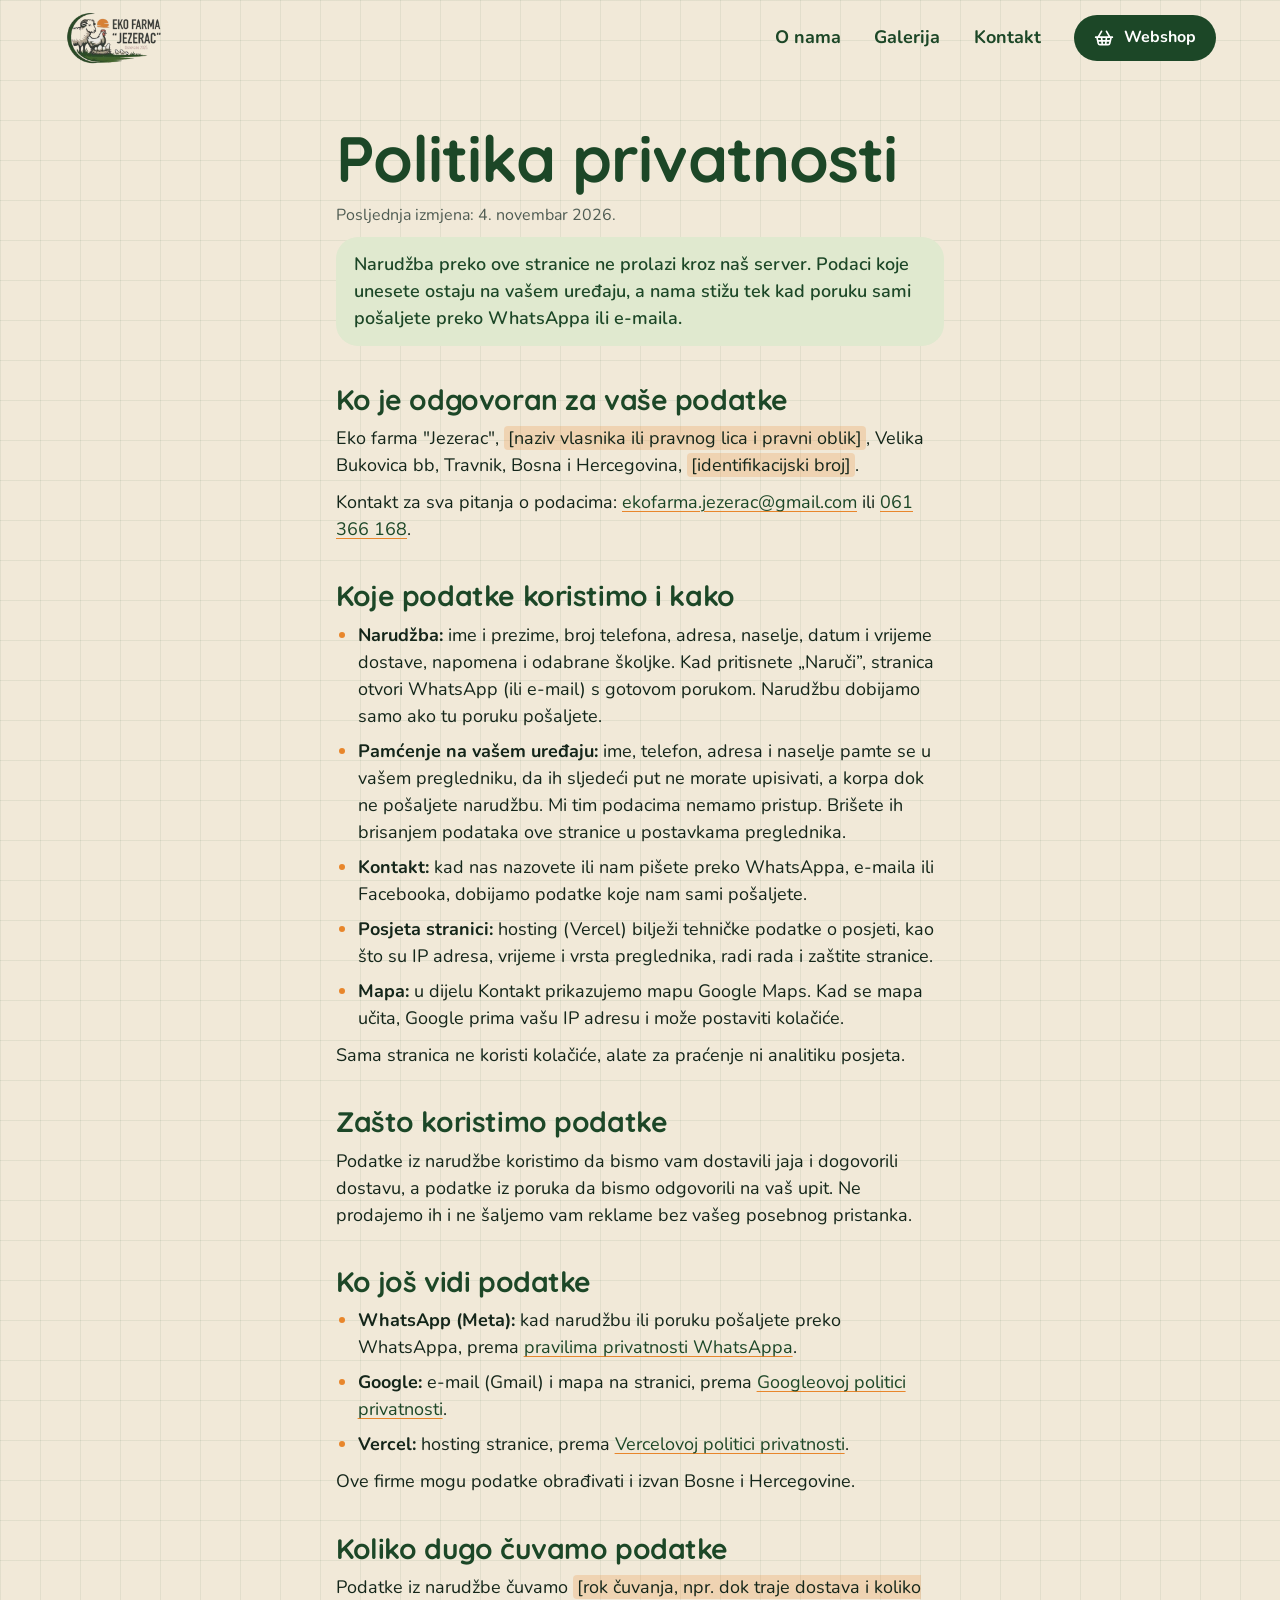
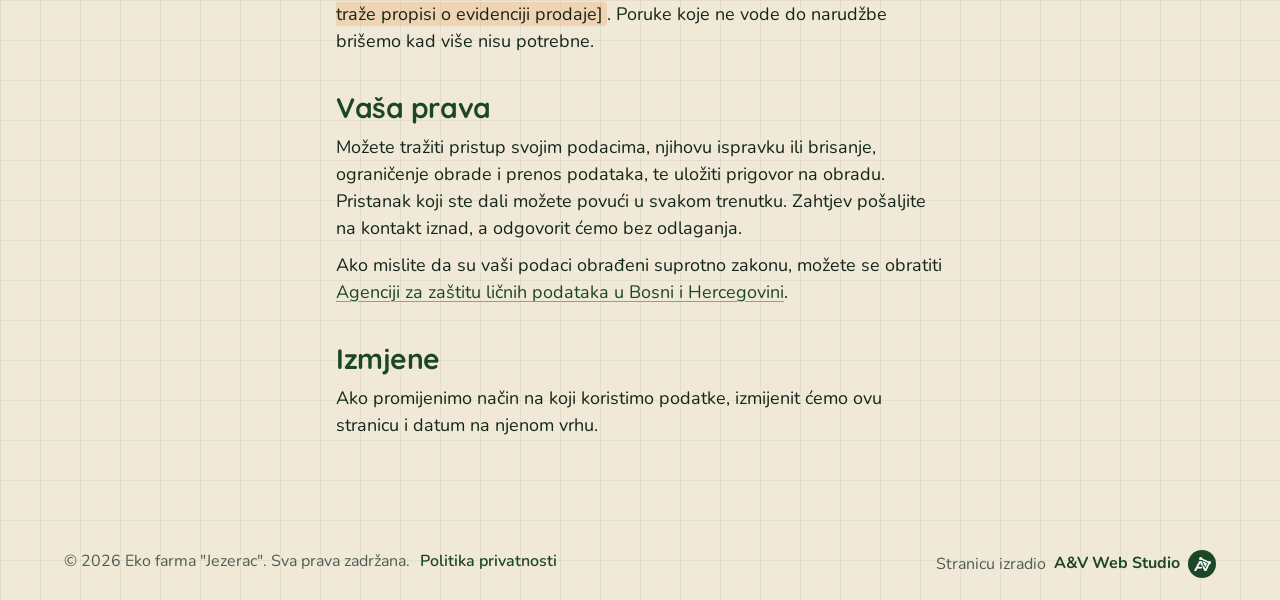
==== privatnost.html @ 0724dc29 "Stranica Politika privatnosti i linkovi na nju Stranica opisuje kako narudžba stvarno radi (podaci o" ====
<!doctype html>
<html lang="bs-Latn">
<head>
  <meta charset="utf-8">
  <meta name="viewport" content="width=device-width, initial-scale=1, viewport-fit=cover">
  <title>Politika privatnosti | Eko farma "Jezerac"</title>
  <meta name="description" content="Kako Eko farma &quot;Jezerac&quot; postupa s podacima koje unesete pri narudžbi jaja: šta se pamti, kome se šalje i koja su vaša prava.">
  <meta name="robots" content="noindex, follow">
  <meta name="theme-color" content="#f1e9d8">

  <link rel="icon" type="image/png" sizes="32x32" href="assets/img/favicon-32.png?v=3">
  <link rel="icon" type="image/png" sizes="192x192" href="assets/img/favicon-192.png?v=3">
  <link rel="shortcut icon" href="favicon.ico?v=3">
  <link rel="apple-touch-icon" href="assets/img/apple-touch-icon.png?v=3">

  <link rel="preload" href="assets/fonts/quicksand-latin.woff2" as="font" type="font/woff2" crossorigin>
  <link rel="stylesheet" href="css/styles.css?v=5">
</head>
<body>
  <svg class="svg-defs" aria-hidden="true" focusable="false">
    <symbol id="i-basket" viewBox="0 0 24 24"><path d="m15 11-1 9M19 11l-4-7M2 11h20M3.5 11l1.6 7.4a2 2 0 0 0 2 1.6h9.8a2 2 0 0 0 2-1.6l1.7-7.4M4.5 15.5h15M5 11l4-7M9 11l1 9"/></symbol>
  </svg>

  <header class="top">
    <a class="skip-link" href="#sadrzaj">Preskoči na tekst</a>
    <a class="top-logo" href="./" aria-label='Eko farma "Jezerac", početna'>
      <img src="assets/img/logo-320.webp" alt="" width="320" height="177">
    </a>
    <nav class="top-nav" aria-label="Glavna navigacija">
      <a class="nav-link" href="./#o-nama">O nama</a>
      <a class="nav-link" href="./#galerija">Galerija</a>
      <a class="nav-link" href="./#kontakt">Kontakt</a>
      <a class="btn btn-nav" href="webshop.html">
        <svg class="icon" aria-hidden="true"><use href="#i-basket"/></svg>
        Webshop
        <span class="count" data-cart-count hidden>0</span>
      </a>
    </nav>
  </header>

  <main class="legal" id="sadrzaj">
    <h1>Politika privatnosti</h1>
    <p class="legal-date">Posljednja izmjena: 4. novembar 2026.</p>

    <p class="legal-lead">Narudžba preko ove stranice ne prolazi kroz naš server. Podaci koje unesete ostaju na vašem uređaju, a nama stižu tek kad poruku sami pošaljete preko WhatsAppa ili e-maila.</p>

    <h2>Ko je odgovoran za vaše podatke</h2>
    <p>Eko farma "Jezerac", <mark class="legal-fill">[naziv vlasnika ili pravnog lica i pravni oblik]</mark>, Velika Bukovica bb, Travnik, Bosna i Hercegovina, <mark class="legal-fill">[identifikacijski broj]</mark>.</p>
    <p>Kontakt za sva pitanja o podacima: <a href="mailto:ekofarma.jezerac@gmail.com">ekofarma.jezerac@gmail.com</a> ili <a href="tel:+38761366168">061 366 168</a>.</p>

    <h2>Koje podatke koristimo i kako</h2>
    <ul>
      <li><strong>Narudžba:</strong> ime i prezime, broj telefona, adresa, naselje, datum i vrijeme dostave, napomena i odabrane školjke. Kad pritisnete „Naruči”, stranica otvori WhatsApp (ili e-mail) s gotovom porukom. Narudžbu dobijamo samo ako tu poruku pošaljete.</li>
      <li><strong>Pamćenje na vašem uređaju:</strong> ime, telefon, adresa i naselje pamte se u vašem pregledniku, da ih sljedeći put ne morate upisivati, a korpa dok ne pošaljete narudžbu. Mi tim podacima nemamo pristup. Brišete ih brisanjem podataka ove stranice u postavkama preglednika.</li>
      <li><strong>Kontakt:</strong> kad nas nazovete ili nam pišete preko WhatsAppa, e-maila ili Facebooka, dobijamo podatke koje nam sami pošaljete.</li>
      <li><strong>Posjeta stranici:</strong> hosting (Vercel) bilježi tehničke podatke o posjeti, kao što su IP adresa, vrijeme i vrsta preglednika, radi rada i zaštite stranice.</li>
      <li><strong>Mapa:</strong> u dijelu Kontakt prikazujemo mapu Google Maps. Kad se mapa učita, Google prima vašu IP adresu i može postaviti kolačiće.</li>
    </ul>
    <p>Sama stranica ne koristi kolačiće, alate za praćenje ni analitiku posjeta.</p>

    <h2>Zašto koristimo podatke</h2>
    <p>Podatke iz narudžbe koristimo da bismo vam dostavili jaja i dogovorili dostavu, a podatke iz poruka da bismo odgovorili na vaš upit. Ne prodajemo ih i ne šaljemo vam reklame bez vašeg posebnog pristanka.</p>

    <h2>Ko još vidi podatke</h2>
    <ul>
      <li><strong>WhatsApp (Meta):</strong> kad narudžbu ili poruku pošaljete preko WhatsAppa, prema <a href="https://www.whatsapp.com/legal/privacy-policy" target="_blank" rel="noopener">pravilima privatnosti WhatsAppa</a>.</li>
      <li><strong>Google:</strong> e-mail (Gmail) i mapa na stranici, prema <a href="https://policies.google.com/privacy" target="_blank" rel="noopener">Googleovoj politici privatnosti</a>.</li>
      <li><strong>Vercel:</strong> hosting stranice, prema <a href="https://vercel.com/legal/privacy-policy" target="_blank" rel="noopener">Vercelovoj politici privatnosti</a>.</li>
    </ul>
    <p>Ove firme mogu podatke obrađivati i izvan Bosne i Hercegovine.</p>

    <h2>Koliko dugo čuvamo podatke</h2>
    <p>Podatke iz narudžbe čuvamo <mark class="legal-fill">[rok čuvanja, npr. dok traje dostava i koliko traže propisi o evidenciji prodaje]</mark>. Poruke koje ne vode do narudžbe brišemo kad više nisu potrebne.</p>

    <h2>Vaša prava</h2>
    <p>Možete tražiti pristup svojim podacima, njihovu ispravku ili brisanje, ograničenje obrade i prenos podataka, te uložiti prigovor na obradu. Pristanak koji ste dali možete povući u svakom trenutku. Zahtjev pošaljite na kontakt iznad, a odgovorit ćemo bez odlaganja.</p>
    <p>Ako mislite da su vaši podaci obrađeni suprotno zakonu, možete se obratiti <a href="https://azlp.ba/" target="_blank" rel="noopener">Agenciji za zaštitu ličnih podataka u Bosni i Hercegovini</a>.</p>

    <h2>Izmjene</h2>
    <p>Ako promijenimo način na koji koristimo podatke, izmijenit ćemo ovu stranicu i datum na njenom vrhu.</p>
  </main>

  <footer class="bottom">
    <p>© <span data-year>2026</span> Eko farma "Jezerac". Sva prava zadržana. <a class="bottom-link" href="privatnost.html" aria-current="page">Politika privatnosti</a></p>
    <a class="bottom-credit" href="https://avstudio.site/" target="_blank" rel="noopener">Stranicu izradio <b>A&amp;V Web Studio</b> <span class="bottom-credit-logo"><img src="assets/img/av-studio.webp" width="52" height="44" alt=""></span></a>
  </footer>

  <script src="js/config.js" defer></script>
  <script src="js/site.js?v=2" defer></script>
</body>
</html>
---- css/styles.css ----
/* Eko farma "Jezerac": bež je glavna boja, bijela sporedna, uz zelenu i narandžastu za detalje. */

/* Fontovi s Google Fonts, smješteni na stranicu: promjenljiva debljina, samo latinica i slova za č, ć, đ, š, ž. */
@font-face {
  font-family: 'Quicksand';
  font-style: normal;
  font-weight: 500 700;
  font-display: swap;
  src: url("../assets/fonts/quicksand-latin-ext.woff2") format("woff2");
  unicode-range: U+0100-02BA, U+02BD-02C5, U+02C7-02CC, U+02CE-02D7, U+02DD-02FF, U+0304, U+0308, U+0329, U+1D00-1DBF, U+1E00-1E9F, U+1EF2-1EFF, U+2020, U+20A0-20AB, U+20AD-20C4, U+2113, U+2C60-2C7F, U+A720-A7FF;
}
@font-face {
  font-family: 'Quicksand';
  font-style: normal;
  font-weight: 500 700;
  font-display: swap;
  src: url("../assets/fonts/quicksand-latin.woff2") format("woff2");
  unicode-range: U+0000-00FF, U+0131, U+0152-0153, U+02BB-02BC, U+02C6, U+02DA, U+02DC, U+0304, U+0308, U+0329, U+2000-206F, U+20AC, U+2122, U+2191, U+2193, U+2212, U+2215, U+FEFF, U+FFFD;
}
@font-face {
  font-family: 'Nunito';
  font-style: normal;
  font-weight: 400 700;
  font-display: swap;
  src: url("../assets/fonts/nunito-latin-ext.woff2") format("woff2");
  unicode-range: U+0100-02BA, U+02BD-02C5, U+02C7-02CC, U+02CE-02D7, U+02DD-02FF, U+0304, U+0308, U+0329, U+1D00-1DBF, U+1E00-1E9F, U+1EF2-1EFF, U+2020, U+20A0-20AB, U+20AD-20C4, U+2113, U+2C60-2C7F, U+A720-A7FF;
}
@font-face {
  font-family: 'Nunito';
  font-style: normal;
  font-weight: 400 700;
  font-display: swap;
  src: url("../assets/fonts/nunito-latin.woff2") format("woff2");
  unicode-range: U+0000-00FF, U+0131, U+0152-0153, U+02BB-02BC, U+02C6, U+02DA, U+02DC, U+0304, U+0308, U+0329, U+2000-206F, U+20AC, U+2122, U+2191, U+2193, U+2212, U+2215, U+FEFF, U+FFFD;
}

:root {
  --font: 'Nunito', system-ui, sans-serif;
  --font-head: 'Quicksand', 'Nunito', system-ui, sans-serif;
  --paper: #f1e9d8;
  --white: #fff;
  --beige: #e8dcc3;
  --sand: #dccdae;
  --mint: #e0e9cf;
  --forest: #1c4727;
  --green: #2f7d3f;
  --ink: #14261a;
  --grey: #4f5c53;
  --line: #ddd0b6;
  --orange: #e8862b;
  --error: #a8360a;
  --rule: rgb(28 71 39 / .07);
  --shadow: 0 16px 44px rgb(28 71 39 / .12);
  --cell: 40px;
  --gutter: clamp(20px, 5vw, 88px);
  --radius: 22px;
  --radius-big: clamp(24px, 3vw, 40px);
  --top-h: 76px;
  --eggs-dark: url("data:image/svg+xml,%3Csvg xmlns='http://www.w3.org/2000/svg' width='120' height='120' viewBox='0 0 120 120'%3E%3Cg fill='none' stroke='%231c4727' stroke-opacity='.09' stroke-width='1.5'%3E%3Cpath d='M30 12c9 0 16 14 16 25 0 9-7 15-16 15s-16-6-16-15c0-11 7-25 16-25Z'/%3E%3Cpath transform='rotate(24 90 88)' d='M90 62c8 0 14 12 14 22 0 8-6 14-14 14s-14-6-14-14c0-10 6-22 14-22Z'/%3E%3C/g%3E%3C/svg%3E");
  --eggs-light: url("data:image/svg+xml,%3Csvg xmlns='http://www.w3.org/2000/svg' width='120' height='120' viewBox='0 0 120 120'%3E%3Cg fill='none' stroke='%23fff' stroke-opacity='.1' stroke-width='1.5'%3E%3Cpath d='M30 12c9 0 16 14 16 25 0 9-7 15-16 15s-16-6-16-15c0-11 7-25 16-25Z'/%3E%3Cpath transform='rotate(24 90 88)' d='M90 62c8 0 14 12 14 22 0 8-6 14-14 14s-14-6-14-14c0-10 6-22 14-22Z'/%3E%3C/g%3E%3C/svg%3E");
}

@view-transition { navigation: auto; }

*, *::before, *::after { box-sizing: border-box; }
[hidden] { display: none !important; }

/* Bez plavog bljeska na dodir: povratna informacija dolazi iz stilova dugmadi. */
html { -webkit-text-size-adjust: 100%; -webkit-tap-highlight-color: transparent; scroll-behavior: smooth; scroll-padding-top: calc(var(--top-h) + 16px); }
* { -webkit-tap-highlight-color: transparent; }
::selection { background: var(--orange); color: var(--ink); }

body {
  margin: 0;
  color: var(--ink);
  font: 400 18px/1.45 var(--font);
  background-color: var(--paper);
  background-image:
    linear-gradient(var(--rule) 1px, transparent 1px),
    linear-gradient(90deg, var(--rule) 1px, transparent 1px);
  background-size: var(--cell) var(--cell);
}

/* Skrol traka u bojama stranice */
::-webkit-scrollbar { width: 14px; height: 14px; }
::-webkit-scrollbar-track { background: var(--beige); }
::-webkit-scrollbar-thumb { border: 3px solid transparent; border-radius: 999px; background: var(--forest) padding-box; }
::-webkit-scrollbar-thumb:hover { background: var(--orange) padding-box; }
.cart::-webkit-scrollbar, .cart-list::-webkit-scrollbar, .picker-list::-webkit-scrollbar, .sent::-webkit-scrollbar, .field textarea::-webkit-scrollbar { width: 10px; }
.cart::-webkit-scrollbar-track, .cart-list::-webkit-scrollbar-track, .picker-list::-webkit-scrollbar-track, .sent::-webkit-scrollbar-track, .field textarea::-webkit-scrollbar-track { background: transparent; }
.sent::-webkit-scrollbar-thumb { background: var(--orange) padding-box; }
@supports not selector(::-webkit-scrollbar) {
  * { scrollbar-color: var(--forest) var(--beige); }
}

h1, h2, h3, p, ul, dl, dd, figure { margin: 0; }
ul { padding: 0; list-style: none; }
h1, h2, h3 { color: var(--forest); font-family: var(--font-head); font-weight: 700; letter-spacing: -.015em; line-height: 1.08; }
.phone, .about-badge b, .pcard-price, .pcard-badge, .count, .cart-list b, .cart-total dd, .bar b, .ticker li { font-family: var(--font-head); }
.pcard-price small { font-family: var(--font); }
small { font-size: .85em; }
img { display: block; max-width: 100%; height: auto; }

a { color: inherit; }

:focus-visible { outline: 3px solid var(--ring, var(--forest)); outline-offset: 2px; }

.svg-defs { position: absolute; width: 0; height: 0; }
.sr-only { position: absolute; width: 1px; height: 1px; padding: 0; margin: -1px; overflow: hidden; clip-path: inset(50%); white-space: nowrap; }

.skip-link { position: absolute; left: 8px; top: -60px; z-index: 40; padding: 10px 18px; border-radius: 999px; background: var(--forest); color: var(--white); }
.skip-link:focus { top: 8px; }

/* Mali oblačić umjesto sivog oblačića preglednika (atribut title) */
[data-tip] { position: relative; }
[data-tip]::after {
  content: attr(data-tip);
  position: absolute;
  bottom: calc(100% + 8px);
  left: 50%;
  z-index: 5;
  padding: 5px 11px;
  border-radius: 10px;
  background: var(--ink);
  color: var(--white);
  font-size: .85rem;
  font-weight: 600;
  line-height: 1.2;
  white-space: nowrap;
  box-shadow: 0 8px 20px rgb(10 24 15 / .25);
  opacity: 0;
  pointer-events: none;
  transform: translate(-50%, 4px);
  transition: opacity .18s, transform .18s ease-out;
}
@media (hover: hover) {
  [data-tip]:hover::after, [data-tip]:focus-visible::after { opacity: 1; transform: translate(-50%, 0); }
}

.icon { flex: none; width: 1.25em; height: 1.25em; fill: none; stroke: currentColor; stroke-width: 2; stroke-linecap: round; stroke-linejoin: round; }
.icon .solid, .icon use[href="#i-whatsapp"] { fill: currentColor; stroke: none; }

/* ---------- Dugmad: narandžasta se razlije s lijeva na hover ---------- */

.btn {
  display: inline-flex;
  align-items: center;
  justify-content: center;
  gap: 10px;
  min-height: 54px;
  padding: 10px 28px;
  border: 0;
  border-radius: 999px;
  background: linear-gradient(var(--orange), var(--orange)) left / 0 100% no-repeat, var(--forest);
  color: var(--white);
  font: inherit;
  font-size: 1.1rem;
  font-weight: 700;
  text-align: center;
  text-decoration: none;
  cursor: pointer;
  transition: background-size .3s ease-out, color .18s, transform .2s, box-shadow .2s;
}
.btn:hover, .btn:active { background-size: 100% 100%, auto; color: var(--ink); }
.btn:active { transform: scale(.98); }
.btn-wide { width: 100%; }
.btn-send { background: linear-gradient(var(--forest), var(--forest)) left / 0 100% no-repeat, var(--orange); color: var(--ink); }
.btn-send:hover, .btn-send:active { color: var(--white); }
.btn-orange { background: linear-gradient(var(--white), var(--white)) left / 0 100% no-repeat, var(--orange); color: var(--ink); }
.btn-orange:hover, .btn-orange:active { color: var(--forest); }
.btn-ghost { background: linear-gradient(var(--orange), var(--orange)) left / 0 100% no-repeat, transparent; box-shadow: inset 0 0 0 2px var(--forest); color: var(--forest); }
.btn-ghost:hover, .btn-ghost:active { box-shadow: inset 0 0 0 2px var(--orange); }
.btn-big { flex: none; min-height: 62px; padding: 12px 34px; font-size: 1.2rem; }
.btn .icon { transition: transform .25s ease-out; }
.btn-big:hover .icon, .about-actions .btn:hover .icon { transform: translateX(5px); }

/* ---------- Zaglavlje i podnožje ---------- */

.top {
  position: sticky;
  top: 0;
  z-index: 20;
  display: flex;
  align-items: center;
  justify-content: space-between;
  gap: 16px;
  min-height: var(--top-h);
  padding: 8px var(--gutter);
  border-bottom: 1px solid var(--line);
  background-color: var(--paper);
  color: var(--forest);
  box-shadow: 0 8px 24px rgb(28 71 39 / .08);
  transition: background-color .25s, border-color .25s, box-shadow .25s, color .25s;
  view-transition-name: top;
}
.top-over { margin-bottom: calc(var(--top-h) * -1); }
.top-logo { position: relative; display: block; border-radius: 12px; }
.top-logo img { width: auto; height: 56px; transition: transform .3s cubic-bezier(.3, 1.5, .6, 1), opacity .25s; }
.top-logo:hover img { transform: rotate(-3deg) scale(1.05); }
.top-logo .top-logo-light { position: absolute; top: 0; left: 0; opacity: 0; }

.top-nav { display: flex; align-items: center; gap: clamp(16px, 2.6vw, 36px); font-weight: 700; }
.nav-link {
  display: inline-flex;
  align-items: center;
  min-height: 44px;
  background: linear-gradient(var(--orange), var(--orange)) left bottom 7px / 0 2px no-repeat;
  text-decoration: none;
  transition: background-size .25s ease-out;
}
.nav-link:hover { background-size: 100% 2px; }
.btn-nav { min-height: 46px; padding: 6px 20px; font-size: 1rem; transition: background-color .25s, background-size .3s ease-out, color .18s, transform .2s; }

/* Dok stranica nije skrolana, zaglavlje nema pozadinu. Bez JavaScripta ostaje puno. */
@media (scripting: enabled) {
  .top:not(.is-scrolled) { border-color: transparent; background-color: transparent; box-shadow: none; }

  /* Na početnoj leži preko zelene sjene, pa je svijetlo. */
  .top-over:not(.is-scrolled) { --ring: var(--white); color: var(--white); }
  .top-over:not(.is-scrolled) .nav-link { background-image: linear-gradient(var(--white), var(--white)); }
  .top-over:not(.is-scrolled) .btn-nav { background-color: var(--white); color: var(--forest); }
  .top-over:not(.is-scrolled) .btn-nav:hover { color: var(--ink); }
  .top-over:not(.is-scrolled) .top-logo img { opacity: 0; }
  .top-over:not(.is-scrolled) .top-logo .top-logo-light { opacity: 1; }
}

.count {
  display: inline-grid;
  place-items: center;
  min-width: 26px;
  height: 26px;
  padding: 0 7px;
  border-radius: 999px;
  background: var(--orange);
  color: var(--ink);
  font-size: .95rem;
  font-weight: 600;
}
.count.bump { animation: bump .35s ease-out; }
@keyframes bump { 40% { transform: scale(1.22); } }

.bottom {
  display: flex;
  flex-wrap: wrap;
  justify-content: space-between;
  gap: 4px 24px;
  padding: 22px var(--gutter);
  color: var(--grey);
  font-size: 1rem;
}
.bottom-credit { display: inline-flex; align-items: center; gap: 8px; padding-block: 8px; margin-block: -8px; text-decoration: none; transition: color .2s; }
.bottom-credit b { padding-bottom: 2px; background: linear-gradient(var(--orange), var(--orange)) left bottom / 0 2px no-repeat; color: var(--forest); font-weight: 700; transition: background-size .3s ease-out; }
.bottom-credit-logo { display: grid; flex: none; place-items: center; width: 28px; height: 28px; border-radius: 50%; background: var(--forest); transition: transform .35s cubic-bezier(.3, 1.5, .6, 1); }
.bottom-credit img { width: 17px; height: auto; }
.bottom-credit:hover b, .bottom-credit:focus-visible b { background-size: 100% 2px; }
.bottom-credit:hover .bottom-credit-logo, .bottom-credit:focus-visible .bottom-credit-logo { transform: rotate(-20deg); }
.bottom-link { margin-left: 6px; padding-bottom: 2px; background: linear-gradient(var(--orange), var(--orange)) left bottom / 0 2px no-repeat; color: var(--forest); font-weight: 600; text-decoration: none; white-space: nowrap; transition: background-size .3s ease-out; }
.bottom-link:hover, .bottom-link:focus-visible { background-size: 100% 2px; }

/* ---------- Politika privatnosti ---------- */

.legal { max-width: 46rem; margin: 0 auto; padding: clamp(24px, 4vw, 48px) var(--gutter) clamp(48px, 7vw, 96px); }
.legal h1 { font-size: clamp(2.4rem, 5vw, 4rem); }
.legal h2 { margin-top: clamp(28px, 3vw, 40px); font-size: clamp(1.45rem, 2.2vw, 1.9rem); }
.legal p, .legal ul { margin-top: 10px; line-height: 1.5; }
.legal ul { padding-left: 1.2em; list-style: disc; }
.legal li + li { margin-top: 8px; }
.legal li::marker { color: var(--orange); }
.legal a { color: var(--forest); text-decoration-color: var(--orange); text-underline-offset: .18em; transition: color .18s; }
.legal a:hover { color: var(--green); }
.legal-date { color: var(--grey); font-size: 1rem; }
.legal-lead { padding: 14px 18px; border-radius: var(--radius); background: var(--mint); color: var(--forest); font-weight: 600; }
/* Mjesta koja vlasnik još treba popuniti */
.legal-fill { padding: 0 4px; border-radius: 4px; background: rgb(232 134 43 / .22); color: inherit; }

/* ---------- Početna: hero s fotografijom u pozadini ---------- */

/* Fotografija i cesta zajedno zauzimaju cijeli prvi ekran. */
.hero {
  --road-h: clamp(46px, 6.5vh, 64px);
  --van-w: clamp(310px, min(32vw, 52vh), 520px);
  --van-h: calc(var(--van-w) * .445);
  position: relative;
  isolation: isolate;
  display: flex;
  flex-direction: column;
  min-height: 100vh;
  min-height: 100svh;
  overflow: hidden;
  color: var(--white);
}
.hero-photo { position: absolute; inset: 0 0 var(--road-h); z-index: -2; overflow: hidden; }
.hero-photo img { width: 100%; height: 100%; object-fit: cover; object-position: center bottom; transition: transform 1.6s cubic-bezier(.2, .7, .2, 1); }
.hero::before {
  content: "";
  position: absolute;
  inset: 0 0 var(--road-h);
  z-index: -1;
  /* Zelena sjena: tamna u ćoškovima, blaga oko teksta, a pod samim tekstom toliko da se slova čitaju */
  background:
    radial-gradient(ellipse 50% 38% at 50% 46%, rgb(28 71 39 / .74) 0%, rgb(28 71 39 / .62) 60%, rgb(28 71 39 / 0) 100%),
    linear-gradient(180deg, rgb(28 71 39 / .6) 0, rgb(28 71 39 / 0) 150px),
    radial-gradient(ellipse 78% 82% at 50% 48%, rgb(28 71 39 / .22) 45%, rgb(28 71 39 / .94) 100%);
}
.hero:hover .hero-photo img { transform: scale(1.05); }
/* Brda oko ceste u polukrugu: lijevo farma, desno kuće u koje kombi dostavlja. */
.hills { position: absolute; right: 0; bottom: var(--road-h); left: 0; z-index: -1; pointer-events: none; }
.hills img { display: block; width: 100%; height: auto; }
/* Donji razmak ostavlja mjesta kombiju, da nikad ne pređe preko teksta. */
.hero-copy {
  display: flex;
  flex: 1;
  flex-direction: column;
  align-items: center;
  justify-content: center;
  padding: calc(var(--top-h) + clamp(12px, 3vh, 40px)) var(--gutter) calc(var(--van-h) - var(--road-h) * .8 + 12px);
  text-align: center;
}
.hero h1 { color: var(--white); font-size: clamp(3rem, 7vw, 7.2rem); line-height: .98; text-shadow: 0 2px 16px rgb(15 35 20 / .55); }
.hero h1 em { color: var(--orange); font-style: normal; }
.hero-copy p { max-width: 24em; margin-top: 20px; font-size: clamp(1.2rem, 2vw, 1.65rem); line-height: 1.3; text-shadow: 0 1px 10px rgb(15 35 20 / .6); text-wrap: balance; }
.hero-copy .btn { margin-top: clamp(20px, 2.6vw, 32px); }

/* ---------- Početna: cesta i kombi koji vodi u webshop ---------- */

.road {
  position: relative;
  flex: none;
  height: var(--road-h);
  border-top: 4px solid var(--forest);
  background:
    linear-gradient(90deg, var(--white) 0 40px, transparent 40px) left center / 88px 4px repeat-x,
    var(--sand);
}

/* Bez animacije kombi stoji desno, spreman za klik. */
.van-lane {
  --van-time: 20s;
  --van-delay: -2s;
  --wheel-turns: 2700deg;
  position: absolute;
  bottom: calc(var(--road-h) * .2);
  left: 0;
  width: 100%;
  pointer-events: none;
  transform: translateX(calc(100% - var(--van-w) - var(--gutter)));
  animation: van-drive var(--van-time) var(--van-delay) infinite;
}
.van { --ring: var(--forest); display: block; width: var(--van-w); border-radius: 16px; pointer-events: auto; }
.van svg { display: block; width: 100%; height: auto; overflow: visible; }
.van-dark { fill: var(--ink); }
.van-tyre { fill: #2f3531; }
/* Bijeli kombi s narandžastim i zelenim detaljima, tanak zeleni obris da se odvoji od svijetlog brda. */
.van-paint { fill: var(--white); stroke: var(--forest); stroke-width: 2.5; stroke-linejoin: round; transition: fill .2s; }
.van-stripe { fill: var(--orange); transition: fill .2s; }
.van-skirt { fill: var(--green); transition: fill .2s; }
.van-line { fill: none; stroke: rgb(28 71 39 / .2); stroke-width: 1.5; }
.van-window { fill: var(--green); }
.van-shine { fill: rgb(255 255 255 / .3); }
.van-sun { fill: var(--orange); }
.van-sand { fill: var(--sand); }
.van-spoke { stroke: var(--ink); stroke-width: 2.4; }
.van-label { fill: var(--forest); font-family: var(--font-head); font-size: 26px; font-weight: 700; transition: fill .2s; }
.van-go-dot { fill: var(--orange); transition: fill .2s; }
/* Strelica se stalno lagano pomjera, da se vidi da je kombi za klik. */
.van-go-arrow { fill: none; stroke: var(--white); stroke-width: 2.4; stroke-linecap: round; stroke-linejoin: round; animation: arrow-nudge 1.1s ease-in-out infinite; }
@keyframes arrow-nudge { 50% { transform: translateX(3px); } }
.van:hover .van-paint, .van:focus-visible .van-paint { fill: var(--orange); }
.van:hover .van-stripe, .van:focus-visible .van-stripe { fill: var(--white); }
.van:hover .van-skirt, .van:focus-visible .van-skirt { fill: var(--forest); }
.van:hover .van-go-dot, .van:focus-visible .van-go-dot { fill: var(--forest); }
.puff { fill: var(--grey); transform-box: fill-box; transform-origin: center; animation: puff 1.3s ease-out infinite; }
.puff + .puff { animation-delay: .6s; }
.van-tilt { transform-box: fill-box; transform-origin: 50% 100%; animation: van-tilt var(--van-time) var(--van-delay) infinite; }
.van-body { transform-box: fill-box; transform-origin: 50% 100%; animation: van-bump .36s ease-in-out infinite alternate; }
.wheel { transform-box: fill-box; transform-origin: center; animation: wheel-roll var(--van-time) var(--van-delay) infinite; }

/* Kombi stane kad se pređe mišem preko njega, da se lakše klikne. */
.van-lane:hover, .van-lane:hover .van-tilt, .van-lane:hover .wheel,
.van-lane:focus-within, .van-lane:focus-within .van-tilt, .van-lane:focus-within .wheel { animation-play-state: paused; }

/* Dolazak s lijeve strane, stajanje desno, pa odlazak: točkovi prate isti ritam. */
@keyframes van-drive {
  0% { transform: translateX(calc(var(--van-w) * -1.05)); animation-timing-function: cubic-bezier(.35, .35, .45, 1); }
  36% { transform: translateX(calc(100% - var(--van-w) - var(--gutter))); }
  74% { transform: translateX(calc(100% - var(--van-w) - var(--gutter))); animation-timing-function: cubic-bezier(.6, 0, .85, .7); }
  100% { transform: translateX(105%); }
}
@keyframes wheel-roll {
  0% { transform: rotate(0); animation-timing-function: cubic-bezier(.35, .35, .45, 1); }
  36% { transform: rotate(var(--wheel-turns)); }
  74% { transform: rotate(var(--wheel-turns)); animation-timing-function: cubic-bezier(.6, 0, .85, .7); }
  100% { transform: rotate(calc(var(--wheel-turns) * 1.5)); }
}
@keyframes van-tilt {
  0%, 33%, 39%, 74%, 81%, 100% { transform: none; }
  36% { transform: rotate(1.3deg); }
  76% { transform: rotate(-1.1deg); }
}
@keyframes van-bump { to { transform: translateY(-1.8px) rotate(-.22deg); } }
@keyframes puff {
  from { opacity: .75; transform: none; }
  to { opacity: 0; transform: translate(-22px, -12px) scale(1.9); }
}

/* ---------- Početna: pokretna traka ispod sekcije O nama ---------- */

.ticker {
  margin: clamp(16px, 2vw, 28px) var(--gutter) 0;
  overflow: hidden;
  border-radius: var(--radius-big);
  background: var(--forest);
  color: var(--white);
}
.ticker-track { display: flex; width: max-content; animation: ticker 34s linear infinite; }
.ticker ul { display: flex; flex: none; justify-content: space-around; min-width: 100vw; }
.ticker li {
  display: flex;
  align-items: center;
  gap: clamp(16px, 2vw, 32px);
  padding: clamp(8px, .8vw, 12px) 0 clamp(9px, .9vw, 13px) clamp(16px, 2vw, 32px);
  font-size: clamp(.8rem, .95vw, .9rem);
  font-weight: 700;
  letter-spacing: .1em;
  text-transform: uppercase;
  white-space: nowrap;
}
/* Mala narandžasta jaja kao razmak među natpisima */
.ticker li::after { content: ""; width: .62em; height: .78em; border-radius: 50% 50% 50% 50% / 60% 60% 40% 40%; background: var(--orange); }
@keyframes ticker { to { transform: translateX(-50%); } }

/* ---------- Početna: o nama ---------- */

.about {
  --pad-x: clamp(20px, 4vw, 64px);
  position: relative;
  isolation: isolate;
  display: grid;
  grid-template-columns: auto minmax(0, 1fr);
  align-items: center;
  gap: 20px clamp(28px, 4.4vw, 72px);
  margin: clamp(48px, 7vw, 96px) var(--gutter) 0;
  padding: clamp(40px, 3vw, 44px) var(--pad-x) clamp(24px, 3vw, 44px);
  overflow: hidden;
  border-radius: var(--radius-big);
  background: var(--forest) var(--eggs-light);
  color: var(--white);
  --ring: var(--white);
}
/* Svijetli logo stopljen sa zelenom pozadinom sekcije */
.about::before {
  content: "";
  position: absolute;
  z-index: -1;
  top: 50%;
  right: 1%;
  width: min(46vw, 640px);
  aspect-ratio: 480 / 266;
  background: url("../assets/img/logo-svijetli.webp") center / contain no-repeat;
  opacity: .1;
  transform: translateY(-50%);
  -webkit-mask-image: linear-gradient(to right, transparent 0, #000 30%);
  mask-image: linear-gradient(to right, transparent 0, #000 30%);
  pointer-events: none;
}
/* Pravougaona fotografija, manja u obliku jajeta preko nje, i narandžasti obris iza njih */
.about-photo { --egg: 50% 50% 50% 50% / 60% 60% 40% 40%; position: relative; isolation: isolate; width: clamp(210px, 21vw, 290px); aspect-ratio: 1 / 1.08; margin-inline: auto; }
.about-photo .mascot { top: -36px; left: 14%; width: 62px; height: 62px; }
.about-photo::before {
  content: "";
  position: absolute;
  top: 0;
  left: 3%;
  width: 80%;
  aspect-ratio: 4 / 5;
  border: 2px solid var(--orange);
  border-radius: var(--radius);
  transform: rotate(-4deg);
  transition: transform .6s cubic-bezier(.2, .7, .2, 1);
}
.about-photo:hover::before { transform: rotate(-8deg); }
.about-frame { position: absolute; display: block; aspect-ratio: 4 / 5; overflow: hidden; border-radius: var(--egg); }
.about-frame-big { top: 0; left: 0; width: 80%; border-radius: var(--radius); box-shadow: var(--shadow); }
.about-frame-small {
  right: 0;
  bottom: 0;
  width: 44%;
  border: 5px solid var(--orange);
  box-shadow: 0 14px 34px rgb(20 38 26 / .25);
  transform: rotate(12deg);
  transition: transform .45s cubic-bezier(.3, 1.5, .6, 1);
}
.about-photo:hover .about-frame-small { transform: rotate(4deg) translateY(-6px); }
.about-frame img { width: 100%; height: 100%; object-fit: cover; transition: transform .9s cubic-bezier(.2, .7, .2, 1); }
.about-photo:hover img { transform: scale(1.06); }
.about-badge {
  position: absolute;
  top: 6%;
  right: 0;
  padding: 7px 14px;
  border-radius: 14px;
  background: var(--orange);
  color: var(--ink);
  font-size: .85rem;
  line-height: 1.15;
  box-shadow: 0 10px 26px rgb(20 38 26 / .22);
  transition: transform .35s cubic-bezier(.3, 1.5, .6, 1);
}
.about-badge b { display: block; font-size: 1.25rem; font-weight: 700; }
.about-photo:hover .about-badge { transform: translateY(-8px) rotate(-3deg); }

.about h2 { color: var(--white); font-size: clamp(2.3rem, 3.9vw, 3.9rem); }
.about h2 em { color: var(--orange); font-style: normal; }
.about-text > p { max-width: 36em; margin-top: 10px; font-size: clamp(1.05rem, 1.3vw, 1.25rem); line-height: 1.4; }
.about-actions { display: flex; flex-wrap: wrap; gap: 12px; margin-top: clamp(16px, 1.6vw, 24px); }
.about .btn-ghost { box-shadow: inset 0 0 0 2px var(--white); color: var(--white); }
.about .btn-ghost:hover, .about .btn-ghost:active { box-shadow: inset 0 0 0 2px var(--orange); color: var(--ink); }

/* ---------- Početna: galerija i pregled slika, namjerno bez zaobljenih ivica ---------- */

.gallery { padding: clamp(48px, 7vw, 96px) var(--gutter) 0; }
.gallery h2 { margin-bottom: clamp(20px, 3vw, 36px); font-size: clamp(2.6rem, 5.4vw, 5.4rem); }
.gallery-grid { display: grid; grid-template-columns: repeat(12, 1fr); grid-auto-rows: clamp(44px, 6.4vw, 96px); gap: clamp(10px, 1.2vw, 18px); }

.g-item {
  position: relative;
  display: block;
  grid-column: span 5;
  grid-row: span 3;
  padding: 0;
  overflow: hidden;
  border: 0;
  background: var(--sand);
  color: var(--white);
  font: inherit;
  text-align: left;
  cursor: zoom-in;
}
/* Mozaik: red / kolona / visina / širina za svaku od 14 slika, bez rupa */
.g-item:nth-child(1) { grid-area: 1 / 1 / span 4 / span 6; }
.g-item:nth-child(2) { grid-area: 1 / 7 / span 5 / span 3; }
.g-item:nth-child(3) { grid-area: 1 / 10 / span 4 / span 3; }
.g-item:nth-child(4) { grid-area: 5 / 1 / span 3 / span 4; }
.g-item:nth-child(5) { grid-area: 5 / 5 / span 3 / span 2; }
.g-item:nth-child(6) { grid-area: 5 / 10 / span 4 / span 3; }
.g-item:nth-child(7) { grid-area: 6 / 7 / span 3 / span 3; }
.g-item:nth-child(8) { grid-area: 9 / 7 / span 4 / span 3; }
.g-item:nth-child(9) { grid-area: 8 / 1 / span 4 / span 6; }
.g-item:nth-child(10) { grid-area: 9 / 10 / span 3 / span 3; }
.g-item:nth-child(11) { grid-area: 12 / 10 / span 3 / span 3; }
.g-item:nth-child(12) { grid-area: 12 / 5 / span 3 / span 2; }
.g-item:nth-child(13) { grid-area: 13 / 7 / span 2 / span 3; }
.g-item:nth-child(14) { grid-area: 12 / 1 / span 3 / span 4; }
.g-item:nth-child(5) img { object-position: 50% 72%; }
.g-item:nth-child(7) img { object-position: 40% 55%; }
.g-item:nth-child(12) img { object-position: 28% 88%; }
.g-item img { position: absolute; inset: 0; width: 100%; height: 100%; object-fit: cover; transition: transform .7s cubic-bezier(.2, .7, .2, 1); }
.g-item:hover img, .g-item:focus-visible img { transform: scale(1.08); }
.g-item:focus-visible { outline-offset: 3px; }

.lightbox {
  --lb-edge: clamp(16px, 2.6vw, 36px);
  --ring: var(--white);
  inset: 0;
  width: 100%;
  height: 100%;
  max-width: none;
  max-height: none;
  margin: 0;
  padding: 0;
  overflow: hidden;
  border: 0;
  background: transparent;
  color: var(--white);
}
.lightbox::backdrop { background: rgb(20 38 26 / .94); }
/* Dijalozi se pojavljuju i nestaju blago, a ne naglo. */
.lightbox[open], .lightbox[open]::backdrop, .sent[open]::backdrop { animation: fade-in .25s ease-out; }
.sent[open] { animation: dialog-in .3s cubic-bezier(.2, .8, .3, 1); }
.lightbox.is-closing, .lightbox.is-closing::backdrop, .sent.is-closing::backdrop { animation: fade-out .18s ease-in forwards; }
.sent.is-closing { animation: dialog-out .18s ease-in forwards; }
@keyframes fade-in { from { opacity: 0; } }
@keyframes fade-out { to { opacity: 0; } }
@keyframes dialog-in { from { opacity: 0; transform: translateY(16px) scale(.97); } }
@keyframes dialog-out { to { opacity: 0; transform: translateY(10px) scale(.98); } }
.lightbox img.is-in { animation: photo-in .3s ease-out; }
@keyframes photo-in { from { opacity: 0; transform: scale(.98); } }
.lightbox figure {
  display: flex;
  flex-direction: column;
  align-items: center;
  justify-content: center;
  height: 100%;
  padding: clamp(24px, 5vh, 56px) calc(var(--lb-edge) * 2 + 56px);
}
.lightbox img { width: auto; max-height: calc(100dvh - clamp(48px, 10vh, 112px) - 44px); object-fit: contain; }
.lightbox figcaption { margin-top: 12px; font-size: 1.1rem; text-align: center; }
.lb-btn {
  position: absolute;
  z-index: 1;
  display: grid;
  place-items: center;
  width: 56px;
  height: 56px;
  padding: 0;
  border: 0;
  background: var(--forest);
  color: var(--white);
  font-size: 1.3rem;
  cursor: pointer;
  transition: background-color .18s, color .18s, transform .2s;
}
.lb-btn:hover { background: var(--orange); color: var(--ink); transform: scale(1.08); }
.lb-close { top: var(--lb-edge); right: var(--lb-edge); }
.lb-prev { top: calc(50% - 28px); left: var(--lb-edge); }
.lb-next { top: calc(50% - 28px); right: var(--lb-edge); }

/* ---------- Početna: kontakt ---------- */

.contact {
  --ring: var(--white);
  display: grid;
  grid-template-columns: minmax(0, 1fr) minmax(0, 1.1fr);
  gap: 32px clamp(32px, 5vw, 72px);
  margin: clamp(48px, 7vw, 96px) var(--gutter) 0;
  padding: clamp(36px, 5vw, 72px) clamp(20px, 4vw, 56px);
  border-radius: var(--radius-big);
  background: var(--forest) var(--eggs-light);
  color: var(--white);
}
/* Lijeva strana je visoka kao mapa: naslov gore, dugmad dole */
.contact-info { display: flex; flex-direction: column; justify-content: space-between; gap: 24px; min-width: 0; }
.contact h2 { color: var(--orange); font-size: clamp(2.6rem, 5.4vw, 5.4rem); }
.contact-lead { margin-top: 8px; font-size: clamp(1.1rem, 1.5vw, 1.3rem); line-height: 1.35; }

/* Brojevi kao velika dugmad: glavni je narandžast, drugi bijeli */
.contact-phones { display: grid; gap: 12px; }
.phone {
  display: flex;
  align-items: center;
  gap: clamp(12px, 1.2vw, 18px);
  padding: 9px clamp(18px, 2vw, 28px) 9px 9px;
  border-radius: 999px;
  background: var(--white);
  color: var(--forest);
  font-size: clamp(1.8rem, 3vw, 3rem);
  font-weight: 700;
  letter-spacing: -.02em;
  line-height: 1.1;
  text-decoration: none;
  white-space: nowrap;
  box-shadow: 0 10px 26px rgb(10 24 15 / .28);
  transition: transform .3s cubic-bezier(.3, 1.5, .6, 1), background-color .2s, color .2s;
}
.phone-main { background: var(--orange); color: var(--ink); }
.phone:hover { background: var(--orange); color: var(--ink); transform: translateX(8px); }
.phone-main:hover { background: var(--white); color: var(--forest); }
.phone-icon { display: grid; flex: none; place-items: center; width: 1.45em; height: 1.45em; border-radius: 50%; background: var(--forest); color: var(--white); }
.phone-icon .icon { width: .62em; height: .62em; }
.phone:hover .icon { animation: phone-ring .7s ease-in-out; }
@keyframes phone-ring {
  20% { transform: rotate(-16deg); }
  40% { transform: rotate(14deg); }
  60% { transform: rotate(-9deg); }
  80% { transform: rotate(6deg); }
}

/* Mapa kao uokvirena slika: bijeli okvir, nakrivljena bež podloga i pile koje viri iza okvira */
.contact-map { position: relative; isolation: isolate; min-width: 0; margin: 0; }
.contact-map::before {
  content: "";
  position: absolute;
  inset: 0;
  z-index: -2;
  border-radius: var(--radius-big);
  background: var(--sand);
  transform: rotate(2.4deg);
  transition: transform .45s cubic-bezier(.3, 1.5, .6, 1);
}
.contact-map:hover::before { transform: rotate(-1.6deg); }
.contact-map .mascot { top: -52px; right: 12%; }

/* Maskota: pile koje viri iza okvira mape, slike u O nama i kartica u webshopu */
.mascot { position: absolute; z-index: -1; width: 74px; height: 74px; pointer-events: none; animation: chick-peek 3.4s ease-in-out infinite; }
@keyframes chick-peek {
  0%, 62%, 100% { transform: none; }
  72%, 90% { transform: var(--peek, translateY(-9px) rotate(-5deg)); }
}
.map-frame { padding: clamp(8px, .8vw, 12px) clamp(8px, .8vw, 12px) 0; border-radius: var(--radius-big); background: var(--white); color: var(--forest); box-shadow: 0 18px 44px rgb(10 24 15 / .35); }
.map-frame iframe { display: block; width: 100%; height: clamp(280px, 27vw, 400px); border: 0; border-radius: var(--radius); background: var(--beige); }
.map-frame figcaption { display: flex; flex-wrap: wrap; align-items: center; justify-content: space-between; gap: 0 16px; padding: 6px 10px; }
.map-frame address { display: flex; align-items: center; gap: 8px; font-style: normal; font-weight: 500; }
.map-frame address .icon { color: var(--orange); }
.map-frame a {
  display: inline-flex;
  align-items: center;
  min-height: 44px;
  background: linear-gradient(var(--orange), var(--orange)) left bottom 8px / 0 2px no-repeat;
  text-decoration: none;
  transition: background-size .25s ease-out;
}
.map-frame a:hover { background-size: 100% 2px; }

.contact-more { display: flex; gap: 10px; margin-top: 14px; }
.contact-more li { flex: 1 1 0; min-width: 0; }
.contact-more a {
  display: flex;
  align-items: center;
  justify-content: center;
  gap: 9px;
  min-height: 46px;
  padding: 6px 12px;
  border: 1.5px solid rgb(255 255 255 / .32);
  border-radius: 999px;
  text-decoration: none;
  transition: background-color .2s, border-color .2s, color .2s, transform .2s;
}
.contact-more a:hover { border-color: var(--orange); background: var(--orange); color: var(--ink); transform: translateY(-3px); }

/* ---------- Webshop ---------- */

.shop-layout {
  display: grid;
  grid-template-columns: minmax(0, 1fr) clamp(320px, 28vw, 420px);
  align-items: start;
  gap: 24px clamp(30px, 3.6vw, 60px);
}
.shop-main { display: grid; gap: 24px; min-width: 0; padding: clamp(18px, 2.4vw, 32px) 0 clamp(40px, 5vw, 72px) var(--gutter); }
.shop-main h1 { font-size: clamp(2.8rem, 5.4vw, 5.2rem); }
.form h2, .cart h2 { font-size: clamp(1.7rem, 2.4vw, 2.2rem); }

.products { display: grid; grid-template-columns: repeat(auto-fill, minmax(250px, 1fr)); gap: 16px; }

.pcard {
  display: flex;
  flex-direction: column;
  overflow: hidden;
  border: 1px solid var(--line);
  border-radius: var(--radius);
  background: var(--white);
  transition: transform .25s ease-out, box-shadow .25s, border-color .25s;
}
.pcard:hover { border-color: transparent; box-shadow: var(--shadow); transform: translateY(-6px); }
.pcard-media {
  position: relative;
  height: 210px;
  padding: 22px;
  background: var(--beige) var(--eggs-dark);
}
.tray { display: block; width: 100%; height: 100%; overflow: visible; filter: drop-shadow(0 8px 12px rgb(28 71 39 / .16)); }
.tray-base { fill: #d2c3a4; }
.tray-well { fill: #bdac89; }
.tray-egg { transform-box: fill-box; transform-origin: 50% 100%; }
.pcard:hover .tray-egg, .pcard.is-wave .tray-egg { animation: egg-hop .6s ease-out both; animation-delay: calc(var(--i) * 20ms); }
@keyframes egg-hop {
  0%, 100% { transform: none; }
  30% { transform: scale(1.08, .92); }
  60% { transform: translateY(-16%) scale(.96, 1.05); }
}
.pcard-badge {
  position: absolute;
  top: 12px;
  left: 12px;
  min-width: 42px;
  padding: 4px 14px;
  border-radius: 999px;
  background: var(--forest);
  color: var(--white);
  font-weight: 500;
  text-align: center;
}
.pcard-count {
  position: absolute;
  top: 12px;
  right: 12px;
  padding: 4px 12px;
  border-radius: 999px;
  background: var(--orange);
  color: var(--ink);
  font-weight: 600;
}
.pcard-body { display: flex; flex: 1; flex-direction: column; padding: 16px 18px 18px; }
.pcard h2 { font-size: 1.35rem; letter-spacing: -.01em; }
.pcard-desc { margin-top: 2px; color: var(--grey); }
.pcard-price { margin: 10px 0 14px; color: var(--forest); font-size: 2rem; font-weight: 700; line-height: 1.05; }
.pcard-price small { display: block; margin-top: 3px; color: var(--grey); font-size: 1rem; font-weight: 500; }
.pcard-action { margin-top: auto; }
/* Dugme i brojač se smjenjuju s blagim pojavljivanjem. */
.pcard-action > * { animation: fade-in .2s ease-out; }
.form { animation: fade-in .3s ease-out; }

.stepper {
  display: grid;
  grid-template-columns: 48px minmax(0, 1fr) 48px;
  height: 54px;
  overflow: hidden;
  border: 2px solid var(--forest);
  border-radius: 999px;
  background: var(--white);
}
.stepper button {
  border: 0;
  background: none;
  color: var(--forest);
  font: inherit;
  font-size: 1.55rem;
  font-weight: 500;
  line-height: 1;
  cursor: pointer;
  transition: background-color .18s, color .18s;
}
.stepper button:hover { background: var(--orange); color: var(--ink); }
.stepper input {
  width: 100%;
  min-width: 0;
  border: 0;
  background: none;
  color: var(--ink);
  font: inherit;
  font-size: 1.2rem;
  font-weight: 600;
  text-align: center;
}
.stepper :focus-visible { outline-offset: -3px; }

.noscript { padding: 16px 0; }

.panel { padding: clamp(20px, 2.4vw, 32px); border: 1px solid var(--line); border-radius: var(--radius); background: var(--white); }

.form-grid { display: grid; grid-template-columns: repeat(2, minmax(0, 1fr)); gap: 18px; margin-top: 20px; }
.field { min-width: 0; margin: 0; padding: 0; border: 0; }
.field-full { grid-column: 1 / -1; }
.field label, .field legend { display: block; margin-bottom: 4px; padding: 0; font-weight: 500; }
.field small { color: var(--grey); font-weight: 400; }
.field-hint { margin-top: 4px; color: var(--grey); font-size: .9rem; line-height: 1.3; }

.field input, .field textarea, .picker-btn {
  display: block;
  width: 100%;
  min-height: 50px;
  padding: 10px 14px;
  border: 1.5px solid #c4b695;
  border-radius: 14px;
  background-color: var(--white);
  color: inherit;
  font: inherit;
  font-size: 1.1rem;
  caret-color: var(--forest);
  transition: border-color .2s, box-shadow .2s;
}
/* Napomena raste s tekstom, bez ručke preglednika za razvlačenje. */
.field textarea { min-height: 6.4em; max-height: 14em; resize: none; field-sizing: content; }
.field ::placeholder { color: var(--grey); opacity: .85; }
/* Automatsko popunjavanje preglednika ne boji polje u plavo ili žuto. */
.field input:-webkit-autofill { -webkit-text-fill-color: var(--ink); transition: background-color 600000s 0s, border-color .2s, box-shadow .2s; }
.field input:hover, .field textarea:hover, .picker-btn:hover { border-color: var(--orange); }
.field input:focus, .field textarea:focus, .picker-btn:focus-visible, .picker-btn[aria-expanded="true"] { outline: 0; border-color: var(--forest); box-shadow: 0 0 0 3px rgb(232 134 43 / .35); }

.time-range { display: flex; align-items: center; gap: 8px; }
.time-range .picker { flex: 1; }

/* Iskočni meniji za datum i sat, umjesto onih iz preglednika */
.picker { position: relative; min-width: 0; }
.picker-btn { display: flex; align-items: center; gap: 10px; text-align: left; cursor: pointer; }
.picker-btn .icon { color: var(--forest); }
.picker-text { flex: 1; min-width: 0; overflow: hidden; text-overflow: ellipsis; white-space: nowrap; }
.picker-btn.is-empty .picker-text { color: var(--grey); }
.picker-arrow { width: 1em; height: 1em; transition: transform .2s; }
.picker-btn[aria-expanded="true"] .picker-arrow { transform: rotate(180deg); }
.picker-pop {
  position: absolute;
  z-index: 30;
  top: calc(100% + 6px);
  left: 0;
  width: 100%;
  border: 1px solid var(--line);
  border-radius: 18px;
  background: var(--white);
  box-shadow: 0 18px 44px rgb(28 71 39 / .22);
  scroll-margin: calc(var(--top-h) + 12px) 0 100px;
  animation: pop-in .16s ease-out;
}
.picker-pop.is-up { top: auto; bottom: calc(100% + 6px); }
.picker-pop.is-closing { pointer-events: none; animation: pop-out .12s ease-in forwards; }
@keyframes pop-in { from { opacity: 0; transform: translateY(-6px); } }
@keyframes pop-out { to { opacity: 0; transform: translateY(-6px); } }

.picker-list { max-height: 236px; padding: 6px; overflow-y: auto; outline: 0; }
.picker-list li { padding: 7px 12px; border-radius: 10px; color: var(--ink); cursor: pointer; transition: background-color .12s, color .12s; }
.picker-list li:hover, .picker-list li.is-active { background: var(--mint); color: var(--forest); }
.picker-list li[aria-selected="true"] { background: var(--forest); color: var(--white); }
.picker-list li[aria-disabled="true"] { background: none; color: #b5ae9d; cursor: default; }

.picker-cal { width: min(320px, max(100%, 268px)); padding: 12px; }
.cal-head { display: flex; align-items: center; justify-content: space-between; gap: 8px; margin-bottom: 6px; }
.cal-title { color: var(--forest); font-family: var(--font-head); font-size: 1.1rem; font-weight: 700; }
.cal-nav { display: grid; place-items: center; width: 40px; height: 40px; padding: 0; border: 0; border-radius: 50%; background: none; color: var(--forest); cursor: pointer; transition: background-color .15s; }
.cal-nav:hover:not(:disabled) { background: var(--mint); }
.cal-nav:disabled { opacity: .28; cursor: default; }
.cal-grid { display: grid; grid-template-columns: repeat(7, minmax(0, 1fr)); gap: 2px; }
.cal-dow { padding-block: 4px; color: var(--grey); font-size: .85rem; font-weight: 700; text-align: center; }
.cal-day { aspect-ratio: 1; padding: 0; border: 0; border-radius: 50%; background: none; color: var(--ink); font: inherit; font-size: 1rem; cursor: pointer; transition: background-color .12s, color .12s; }
.cal-day:hover:not(:disabled) { background: var(--mint); color: var(--forest); }
.cal-day[aria-current="date"] { box-shadow: inset 0 0 0 1.5px var(--orange); font-weight: 700; }
.cal-day[aria-pressed="true"] { background: var(--forest); box-shadow: none; color: var(--white); }
.cal-day:disabled { color: #bdb6a5; cursor: default; }

.field-error { margin-top: 4px; color: var(--error); font-size: 1rem; }
.field-error:empty { display: none; }
.is-invalid input, .is-invalid .picker-btn { border-color: var(--error); }

.form-privacy { max-width: 36em; margin-top: 16px; color: var(--grey); font-size: 1rem; }

/* Korpa zauzima cijelu visinu ekrana ispod zaglavlja i prati skrol. */
.cart-wrap { position: sticky; top: var(--top-h); isolation: isolate; height: calc(100svh - var(--top-h)); }
/* Maskota viri lijevo iza korpe i putuje s njom na skrolu. */
.cart-wrap .mascot { --peek: translateX(-10px) rotate(-8deg); top: 12px; left: -46px; }
.cart {
  display: flex;
  flex-direction: column;
  height: 100%;
  --cart-pad: clamp(18px, 2vw, 28px);
  padding: var(--cart-pad);
  overflow-y: auto;
  border-left: 1px solid var(--line);
  border-radius: var(--radius-big) 0 0 var(--radius-big);
  background: var(--white);
}
.cart h2:focus { outline: 0; }
.cart-head { display: flex; align-items: center; justify-content: space-between; gap: 12px; min-height: 44px; }
.cart-clear {
  min-height: 44px;
  padding: 0 4px;
  border: 0;
  background: none;
  color: var(--grey);
  font: inherit;
  font-size: 1rem;
  text-decoration: underline;
  text-underline-offset: .2em;
  cursor: pointer;
  transition: color .18s, text-decoration-color .18s;
}
.cart-clear:hover { color: var(--error); text-decoration-color: var(--orange); }
.cart-remove {
  display: grid;
  place-items: center;
  width: 34px;
  height: 34px;
  padding: 0;
  border: 0;
  border-radius: 50%;
  background: none;
  color: var(--grey);
  cursor: pointer;
  transition: background-color .18s, color .18s;
}
.cart-remove .icon { transition: transform .2s; }
.cart-remove:hover { background: rgb(168 54 10 / .1); color: var(--error); }
.cart-remove:hover .icon { transform: rotate(-8deg); }
/* Oblačić "Ukloni" ide lijevo od kante, da ga lista ne odsiječe. */
.cart-remove[data-tip]::after { top: 50%; right: calc(100% + 6px); bottom: auto; left: auto; transform: translate(4px, -50%); }
@media (hover: hover) {
  .cart-remove[data-tip]:hover::after, .cart-remove[data-tip]:focus-visible::after { transform: translate(0, -50%); }
}
.cart-empty { flex: 1 0 auto; margin-top: 12px; color: var(--grey); }

/* Skrol traka ide u bočni razmak korpe, pa ima marginu od cijena, a one ostaju poravnate s ukupnim iznosom. */
.cart-list { flex: 1 1 auto; min-height: 120px; margin: 6px calc(2px - var(--cart-pad)) 0 0; padding-right: calc(var(--cart-pad) - 12px); overflow-y: auto; scrollbar-gutter: stable; }
.cart-list:empty { display: none; }
.cart-list li {
  display: grid;
  grid-template-columns: minmax(0, 1fr) auto;
  align-items: center;
  gap: 8px 12px;
  padding: 14px 0;
  border-bottom: 1px solid var(--line);
  animation: line-in .28s ease-out;
}
.cart-list li.is-out { pointer-events: none; animation: line-out .2s ease-in forwards; }
@keyframes line-in { from { opacity: 0; transform: translateX(-10px); } }
@keyframes line-out { to { opacity: 0; transform: translateX(10px); } }
.cart-name { font-weight: 500; line-height: 1.2; }
.cart-name small { display: block; color: var(--grey); font-size: 1rem; font-weight: 400; }
.cart-list b { color: var(--forest); font-size: 1.15rem; font-weight: 700; white-space: nowrap; }
.cart-list .stepper { grid-template-columns: 30px 30px 30px; width: fit-content; height: 32px; border-width: 1.5px; }
.cart-list .stepper button { font-size: 1.1rem; }
.cart-list .stepper input { font-size: .95rem; }
.cart-remove { justify-self: end; }
/* Na dodir treba više mjesta za prst. */
@media (pointer: coarse) {
  .cart-list .stepper { grid-template-columns: 38px 34px 38px; height: 38px; }
  .cart-remove { width: 40px; height: 40px; }
}

.cart-perks {
  display: grid;
  flex: none;
  gap: 6px;
  margin-top: 14px;
  padding: 10px 14px;
  border-radius: 14px;
  background: var(--mint);
  color: var(--forest);
  font-size: .98rem;
  font-weight: 700;
  line-height: 1.25;
}
.cart-perks li { display: flex; align-items: center; gap: 10px; }
.cart-perks .icon { color: var(--orange); }

.cart-lines { flex: none; margin-top: 12px; }
.cart-lines > div { display: flex; align-items: baseline; justify-content: space-between; gap: 12px; padding-block: 3px; }
.cart-lines dd { font-weight: 500; }
.cart-total { margin-top: 6px; padding-top: 8px !important; border-top: 1px solid var(--line); font-size: 1.2rem; }
.cart-total dd { display: inline-block; color: var(--forest); font-size: 2.2rem; font-weight: 700; letter-spacing: -.02em; line-height: 1.1; }
.cart-total dd.bump { animation: bump .32s ease-out; }

.cart .btn { flex: none; margin-top: 14px; padding-inline: 12px; }
.cart-error { flex: none; margin-top: 10px; color: var(--error); font-weight: 500; }
.cart-fine { flex: none; margin-top: 10px; color: var(--grey); font-size: 1rem; line-height: 1.3; }

/* Traka s iznosom, samo na telefonu i tabletu */
.bar { display: none; }

/* ---------- Potvrda nakon slanja ---------- */

.sent {
  --ring: var(--white);
  width: min(460px, calc(100vw - 32px));
  max-height: calc(100dvh - 32px);
  padding: clamp(20px, 5vw, 36px);
  overflow: auto;
  border: 0;
  border-radius: var(--radius-big);
  background: var(--forest) var(--eggs-light);
  color: var(--white);
  text-align: center;
}
.sent::backdrop { background: rgb(20 38 26 / .6); }
.sent h2 { color: var(--white); font-size: clamp(2rem, 6vw, 2.6rem); }
.sent p { margin-top: 10px; line-height: 1.35; }
.sent b { font-weight: 500; }
.sent .btn { margin-top: 18px; }
.sent-alt { font-size: 1rem; }
.sent-alt a { display: inline-block; padding-block: 6px; text-decoration-color: var(--orange); transition: color .18s; }
.sent-alt a:hover { color: var(--orange); }
.sent-actions { display: flex; justify-content: center; gap: 24px; margin-top: 8px; }
.sent-actions button {
  min-height: 44px;
  padding: 0 4px;
  border: 0;
  background: none;
  color: inherit;
  font: inherit;
  font-weight: 500;
  text-decoration: underline;
  text-decoration-color: var(--orange);
  text-underline-offset: .2em;
  cursor: pointer;
  transition: color .18s;
}
.sent-actions button:hover { color: var(--orange); }

.hatch { display: block; width: 136px; margin: 0 auto 6px; overflow: visible; }
.hatch-all { transform-origin: 80px 142px; }
.hatch-chick { transform-origin: 80px 90px; transform: translateY(-30px); }
.hatch-top { transform-origin: 52px 90px; transform: translate(3px, -58px) rotate(-12deg); }

dialog[open] .hatch-all { animation: hatch-shake .95s ease-in-out both; }
dialog[open] .hatch-chick { animation: hatch-chick .55s cubic-bezier(.3, 1.4, .5, 1) .95s both; }
dialog[open] .hatch-top { animation: hatch-top .55s cubic-bezier(.3, 1.4, .5, 1) .95s both; }

@keyframes hatch-shake {
  0%, 48%, 100% { transform: none; }
  12% { transform: rotate(-7deg); }
  24% { transform: rotate(6deg); }
  36% { transform: rotate(-3deg); }
  60% { transform: rotate(-8deg); }
  72% { transform: rotate(7deg); }
  84% { transform: rotate(-4deg); }
}
@keyframes hatch-chick {
  from { transform: translateY(34px) scale(.7); }
  to { transform: translateY(-30px); }
}
@keyframes hatch-top {
  from { transform: none; }
  to { transform: translate(3px, -58px) rotate(-12deg); }
}

/* ---------- Manji ekrani ---------- */

@media (max-width: 999px) {
  .shop-layout { grid-template-columns: minmax(0, 1fr); gap: 0; }
  .shop-main { padding-right: var(--gutter); padding-bottom: 24px; }
  .cart-wrap { position: relative; top: auto; height: auto; margin-top: 44px; }
  .cart-wrap .mascot { --peek: translateY(-9px) rotate(-5deg); top: -52px; right: 12%; left: auto; }
  .cart { height: auto; overflow-y: visible; border-left: 0; border-top: 1px solid var(--line); border-radius: var(--radius-big) var(--radius-big) 0 0; box-shadow: none; }
  .cart-empty { flex: none; }
  .cart-list { min-height: 0; margin-right: 0; padding-right: 0; overflow-y: visible; scrollbar-gutter: auto; }


  .bar {
    position: fixed;
    right: 0;
    bottom: 0;
    left: 0;
    z-index: 15;
    display: flex;
    align-items: center;
    justify-content: space-between;
    gap: 16px;
    padding: 10px var(--gutter) calc(10px + env(safe-area-inset-bottom));
    border-radius: 20px 20px 0 0;
    background: var(--white);
    box-shadow: 0 -8px 28px rgb(28 71 39 / .16);
    visibility: hidden;
    transform: translateY(110%);
    transition: transform .22s ease-out, visibility 0s .22s;
  }
  .bar.has-items:not(.is-covered) { visibility: visible; transform: none; transition: transform .22s ease-out; }
  .bar p { line-height: 1.15; }
  .bar b { display: block; color: var(--forest); font-size: 1.6rem; font-weight: 700; }
  .bar small { font-size: 1rem; color: var(--grey); }
  .bar .btn { min-height: 50px; }
}

@media (max-width: 859px) {
  .about, .contact { grid-template-columns: minmax(0, 1fr); }
  /* Logo u pozadini stoji iza naslova i teksta. */
  .about::before { top: clamp(96px, 26vw, 150px); right: 0; width: min(100%, 440px); transform: none; }
  /* Naslov i tekst prvi, pa položena slika od margine do margine, a dugmad ostaju na dnu. */
  .about { gap: 0; }
  .about-text { display: contents; }
  .about-photo { order: 1; width: 100%; aspect-ratio: 1.47; margin-top: 58px; }
  .about-photo::before, .about-frame-big { aspect-ratio: 4 / 3; }
  .about-frame-big img { object-position: center 58%; }
  .about-frame-small { width: 34%; }
  .about-actions { order: 2; margin-top: 44px; }
  .about h2 { font-size: clamp(2.7rem, 11.5vw, 3.8rem); }
  .about-text > p { margin-top: 12px; font-size: clamp(1.02rem, 2.6vw, 1.2rem); }
  .contact-map { margin-top: 44px; }
}

@media (max-width: 759px) {
  /* Manji ekran, manji tekst i elementi: sve u rem jedinicama se smanjuje zajedno. */
  :root { --top-h: 62px; }
  html { font-size: 15px; }
  body { font-size: 16px; }
  .btn { min-height: 48px; padding: 8px 22px; }
  .btn-big { min-height: 54px; padding: 10px 26px; font-size: 1.08rem; }
  .btn-nav { min-height: 44px; padding: 4px 16px; }
  .hero-copy p { font-size: 1.08rem; }
  .about, .contact { margin-top: 40px; }
  .gallery { padding-top: 40px; }
  .gallery h2, .contact h2 { font-size: clamp(2.2rem, 9vw, 3.4rem); }
  .shop-main h1 { font-size: clamp(2.2rem, 9.6vw, 3.4rem); }
  .mascot { width: 60px; height: 60px; }
  .about-photo .mascot { top: -32px; width: 52px; height: 52px; }
  .contact-map .mascot, .cart-wrap .mascot { top: -44px; }
  .map-frame iframe { height: 240px; }
  /* Polja ostaju na 16 px, da iPhone ne zumira stranicu kad se u njih klikne. */
  .field input, .field textarea, .picker-btn { min-height: 46px; font-size: 16px; }
  .cart-total dd { font-size: 2rem; }
  .bar .btn { min-height: 46px; }
  .top-nav .nav-link { display: none; }
  .top-logo img { height: 44px; }
  .hero::before {
    background:
      radial-gradient(ellipse 95% 34% at 50% 44%, rgb(28 71 39 / .88) 0%, rgb(28 71 39 / .78) 62%, rgb(28 71 39 / 0) 100%),
      linear-gradient(180deg, rgb(28 71 39 / .6) 0, rgb(28 71 39 / 0) 130px),
      radial-gradient(ellipse 90% 80% at 50% 46%, rgb(28 71 39 / .2) 45%, rgb(28 71 39 / .9) 100%);
  }
  .hero-photo img { object-position: 16% bottom; }
  .hero h1 { font-size: clamp(2rem, 10vw, 5rem); }
  .hero { --van-w: clamp(190px, 56vw, 300px); }
  .van-lane { --wheel-turns: 1000deg; }
  .bottom { flex-direction: column; align-items: center; text-align: center; }
  .about-actions .btn { flex: 1 1 auto; padding-inline: 16px; }
  .form-grid { grid-template-columns: minmax(0, 1fr); }

  /* Pregled slike na telefonu: strelice ispod fotografije, da je ne prekrivaju */
  .lightbox figure { padding: 88px var(--lb-edge) 92px; }
  .lightbox img { max-height: calc(100dvh - 220px); }
  .lb-prev, .lb-next { top: auto; bottom: var(--lb-edge); }

  /* Kartice na telefonu: crtež lijevo, podaci desno */
  .products { grid-template-columns: minmax(0, 1fr); gap: 12px; }
  .pcard { flex-direction: row; flex-wrap: wrap; }
  .pcard-media { flex: 0 0 38%; height: auto; min-height: 150px; padding: 34px 10px 12px; }
  .pcard-badge { top: 8px; left: 8px; min-width: 34px; padding: 2px 10px; font-size: .95rem; }
  .pcard-count { top: 8px; right: 8px; padding: 2px 8px; font-size: .95rem; }
  .pcard-body { flex: 1 1 0; min-width: 0; padding: 12px 14px 14px; }
  .pcard h2 { font-size: 1.2rem; }
  .pcard-price { margin: 6px 0 10px; font-size: 1.75rem; }
  .pcard-price small { font-size: .9rem; }
  .pcard .btn { min-height: 48px; padding: 8px 12px; font-size: 1rem; }
  .pcard .stepper { grid-template-columns: 44px minmax(0, 1fr) 44px; height: 48px; }
}

@media (max-width: 519px) {
  .gallery-grid { grid-template-columns: repeat(6, 1fr); grid-auto-rows: 15vw; }
  .g-item:nth-child(n) { grid-area: span 3 / span 3; }
  .g-item:nth-child(1), .g-item:nth-child(4), .g-item:nth-child(9), .g-item:nth-child(14) { grid-area: span 3 / span 6; }
  .g-item:nth-child(2), .g-item:nth-child(3), .g-item:nth-child(5), .g-item:nth-child(7), .g-item:nth-child(10), .g-item:nth-child(12) { grid-area: span 4 / span 3; }
  .phone { font-size: clamp(1.5rem, 7.4vw, 2.2rem); }
  .contact-more { gap: 8px; }
  .contact-more a { flex-direction: column; gap: 2px; min-height: 62px; padding: 6px 4px; border-radius: 18px; font-size: .88rem; }
}

/* Na dodir nema hovera, pa kartice, slike i dugmad ne smiju ostati pomjereni poslije dodira. */
@media (hover: none) {
  .pcard:hover { border-color: var(--line); box-shadow: none; transform: none; }
  .phone:hover, .contact-more a:hover, .lb-btn:hover { transform: none; }
  .hero:hover .hero-photo img, .about-photo:hover img, .g-item:hover img, .top-logo:hover img { transform: none; }
  .about-photo:hover::before { transform: rotate(-4deg); }
  .about-photo:hover .about-frame-small { transform: rotate(12deg); }
  .about-photo:hover .about-badge { transform: none; }
  .contact-map:hover::before { transform: rotate(2.4deg); }
  .pcard:hover .tray-egg { animation: none; }
  .pcard.is-wave .tray-egg { animation: egg-hop .6s ease-out both; animation-delay: calc(var(--i) * 20ms); }
}

/* ---------- Bez animacija, ako je kupac tako podesio uređaj ---------- */

@media (prefers-reduced-motion: reduce) {
  @view-transition { navigation: none; }
  html { scroll-behavior: auto; }
  *, *::before, *::after { animation: none !important; transition: none !important; }
}
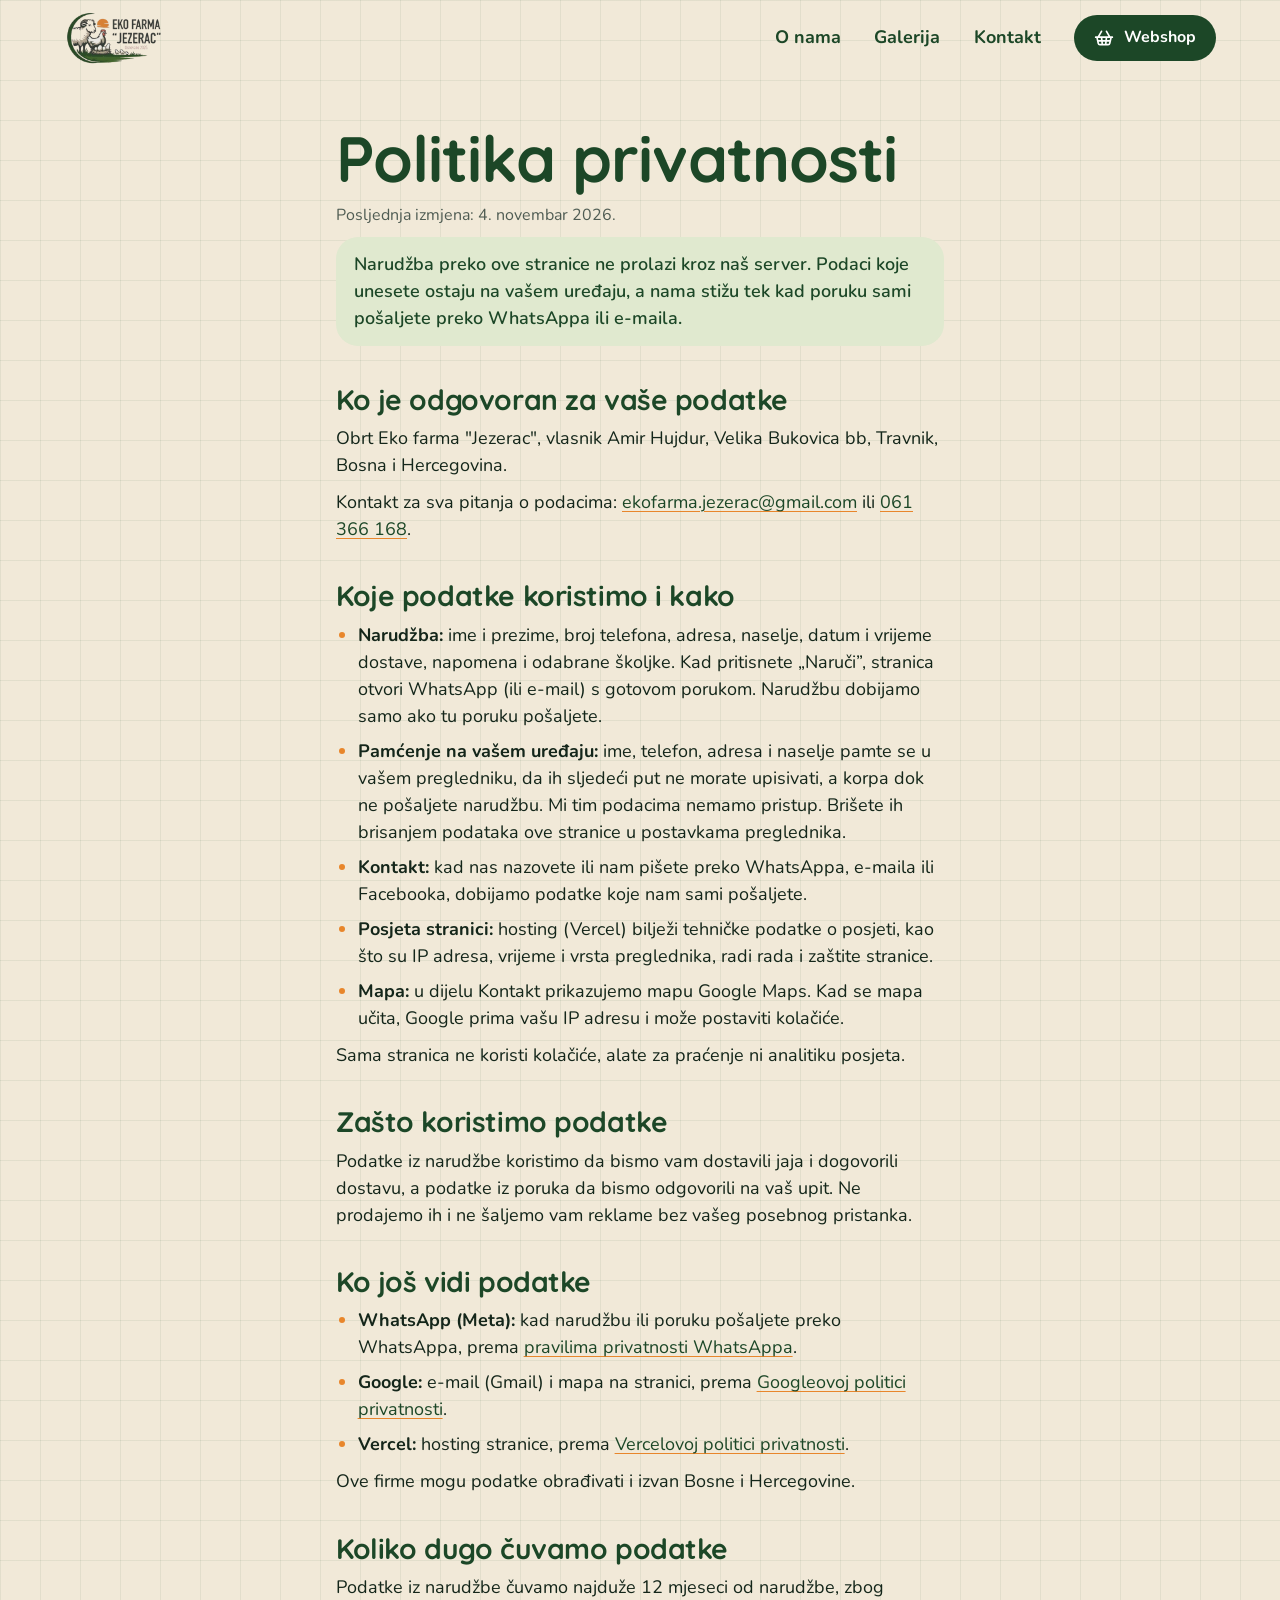
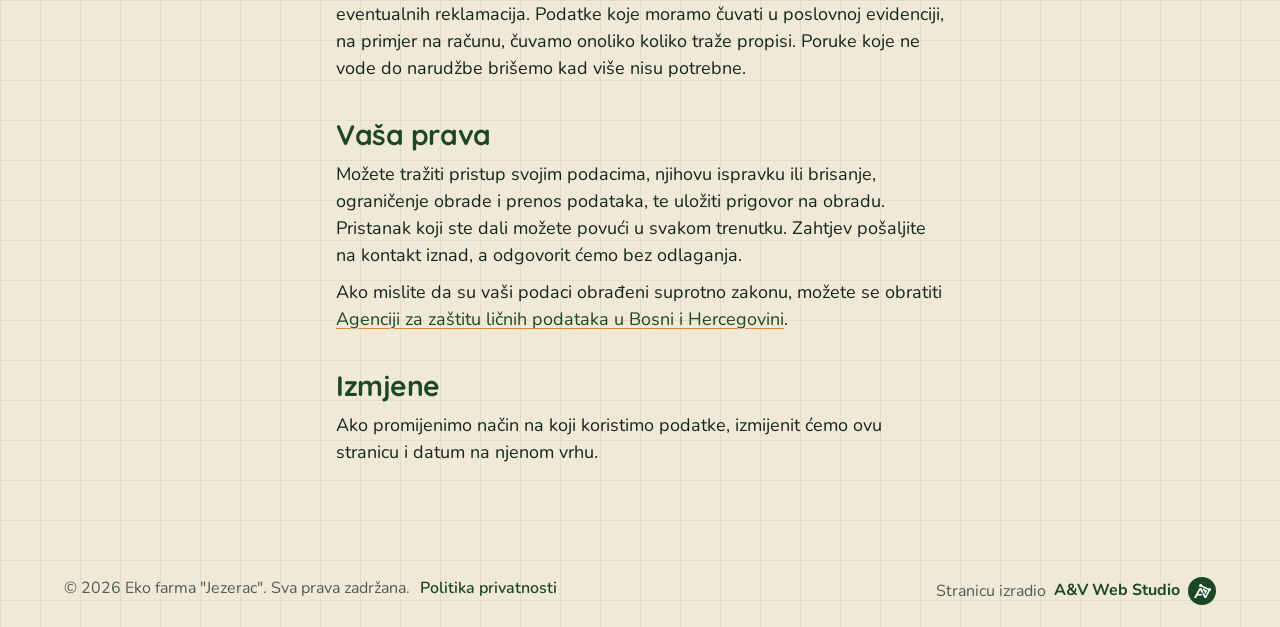
==== commit 054a5a6d: "Politika privatnosti: obrt i vlasnik, rok čuvanja 12 mjeseci Co-Authored-By: Claude Opus 5.5 <norepl" ====
--- a/privatnost.html
+++ b/privatnost.html
@@ -45,7 +45,7 @@
     <p class="legal-lead">Narudžba preko ove stranice ne prolazi kroz naš server. Podaci koje unesete ostaju na vašem uređaju, a nama stižu tek kad poruku sami pošaljete preko WhatsAppa ili e-maila.</p>
 
     <h2>Ko je odgovoran za vaše podatke</h2>
-    <p>Eko farma "Jezerac", <mark class="legal-fill">[naziv vlasnika ili pravnog lica i pravni oblik]</mark>, Velika Bukovica bb, Travnik, Bosna i Hercegovina, <mark class="legal-fill">[identifikacijski broj]</mark>.</p>
+    <p>Obrt Eko farma "Jezerac", vlasnik Amir Hujdur, Velika Bukovica bb, Travnik, Bosna i Hercegovina.</p>
     <p>Kontakt za sva pitanja o podacima: <a href="mailto:ekofarma.jezerac@gmail.com">ekofarma.jezerac@gmail.com</a> ili <a href="tel:+38761366168">061 366 168</a>.</p>
 
     <h2>Koje podatke koristimo i kako</h2>
@@ -70,7 +70,7 @@
     <p>Ove firme mogu podatke obrađivati i izvan Bosne i Hercegovine.</p>
 
     <h2>Koliko dugo čuvamo podatke</h2>
-    <p>Podatke iz narudžbe čuvamo <mark class="legal-fill">[rok čuvanja, npr. dok traje dostava i koliko traže propisi o evidenciji prodaje]</mark>. Poruke koje ne vode do narudžbe brišemo kad više nisu potrebne.</p>
+    <p>Podatke iz narudžbe čuvamo najduže 12 mjeseci od narudžbe, zbog eventualnih reklamacija. Podatke koje moramo čuvati u poslovnoj evidenciji, na primjer na računu, čuvamo onoliko koliko traže propisi. Poruke koje ne vode do narudžbe brišemo kad više nisu potrebne.</p>
 
     <h2>Vaša prava</h2>
     <p>Možete tražiti pristup svojim podacima, njihovu ispravku ili brisanje, ograničenje obrade i prenos podataka, te uložiti prigovor na obradu. Pristanak koji ste dali možete povući u svakom trenutku. Zahtjev pošaljite na kontakt iznad, a odgovorit ćemo bez odlaganja.</p>
--- a/css/styles.css
+++ b/css/styles.css
@@ -270,8 +270,6 @@
 .legal a:hover { color: var(--green); }
 .legal-date { color: var(--grey); font-size: 1rem; }
 .legal-lead { padding: 14px 18px; border-radius: var(--radius); background: var(--mint); color: var(--forest); font-weight: 600; }
-/* Mjesta koja vlasnik još treba popuniti */
-.legal-fill { padding: 0 4px; border-radius: 4px; background: rgb(232 134 43 / .22); color: inherit; }
 
 /* ---------- Početna: hero s fotografijom u pozadini ---------- */
 
